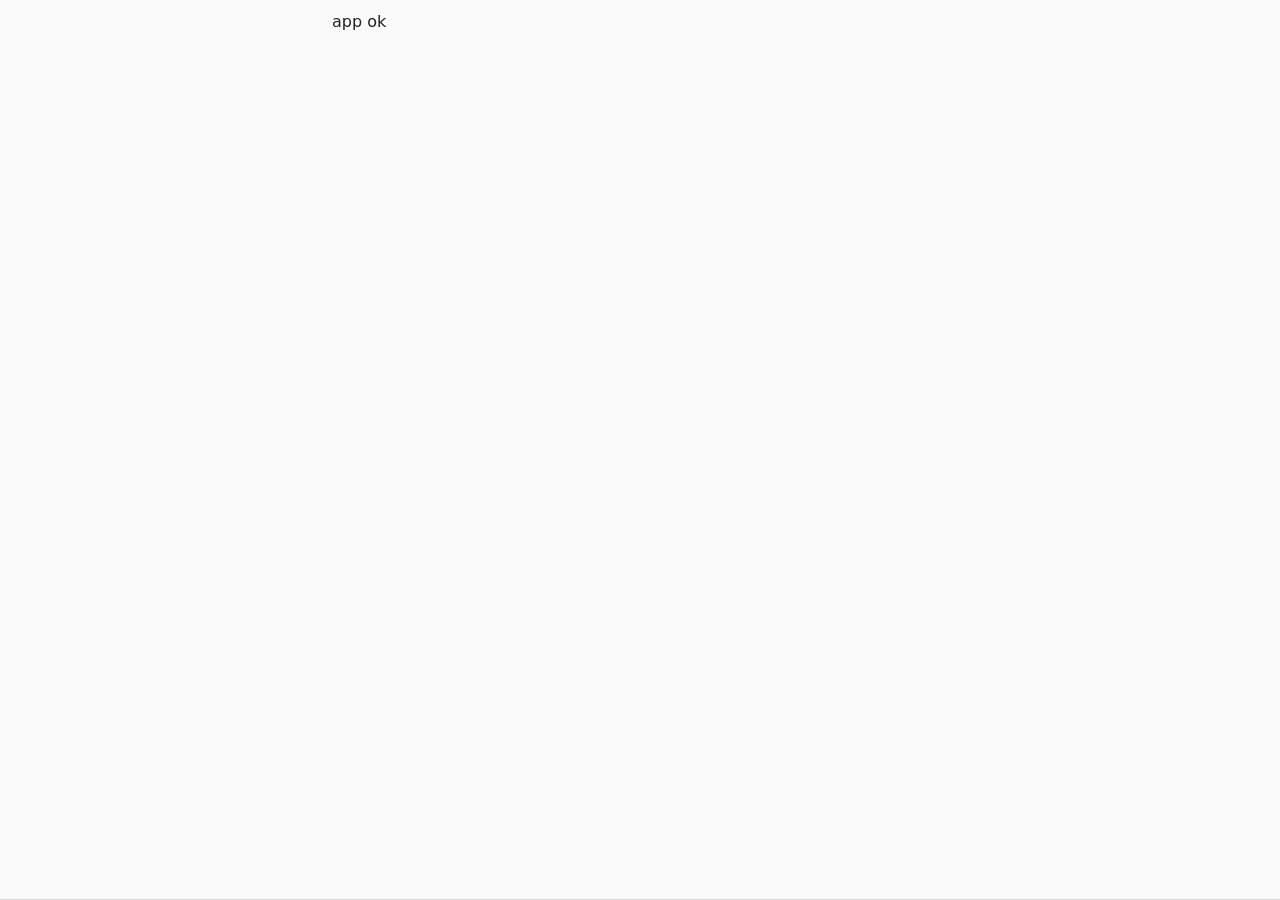
==== index.html @ cd9bd6cc "chore: scaffold boki-app with test runner and spec" ====
<!doctype html><html lang="ja"><head>
<meta charset="utf-8"><meta name="viewport" content="width=device-width,initial-scale=1">
<title>簿記2級 学習</title>
<link rel="stylesheet" href="css/app.css">
</head><body>
<main id="view"><p>読み込み中…</p></main>
<nav id="tabs"></nav>
<div id="toast" hidden></div>
<script type="module" src="js/app.js"></script>
</body></html>
---- css/app.css ----
:root{--bg:#fafafa;--fg:#222;--pri:#1565c0;--ok:#2e7d32;--ng:#c62828;--warn:#ef6c00;--card:#fff;--line:#ddd}
*{box-sizing:border-box}
body{margin:0;font-family:system-ui,sans-serif;background:var(--bg);color:var(--fg);padding-bottom:64px}
main{max-width:640px;margin:0 auto;padding:12px}
button,select,input,textarea{font:inherit;min-height:48px;border-radius:8px;border:1px solid var(--line);padding:8px 12px;background:#fff}
button{cursor:pointer}
button.primary{background:var(--pri);color:#fff;border-color:var(--pri)}
button[disabled]{opacity:.5}
.row{display:flex;gap:8px;flex-wrap:wrap;align-items:center}
.card{background:var(--card);border:1px solid var(--line);border-radius:12px;padding:16px;margin:8px 0}
#tabs{position:fixed;bottom:0;left:0;right:0;display:flex;background:#fff;border-top:1px solid var(--line)}
#tabs a{flex:1;text-align:center;padding:12px 0;text-decoration:none;color:var(--fg);font-size:14px}
#tabs a.active{color:var(--pri);font-weight:bold}
#toast{position:fixed;bottom:72px;left:50%;transform:translateX(-50%);background:#333;color:#fff;padding:10px 16px;border-radius:8px;z-index:10}
.ok{color:var(--ok)}.ng{color:var(--ng)}.muted{color:#777}.small{font-size:12px}
table{border-collapse:collapse;width:100%}td,th{border-bottom:1px solid var(--line);padding:6px;text-align:left;font-size:14px}
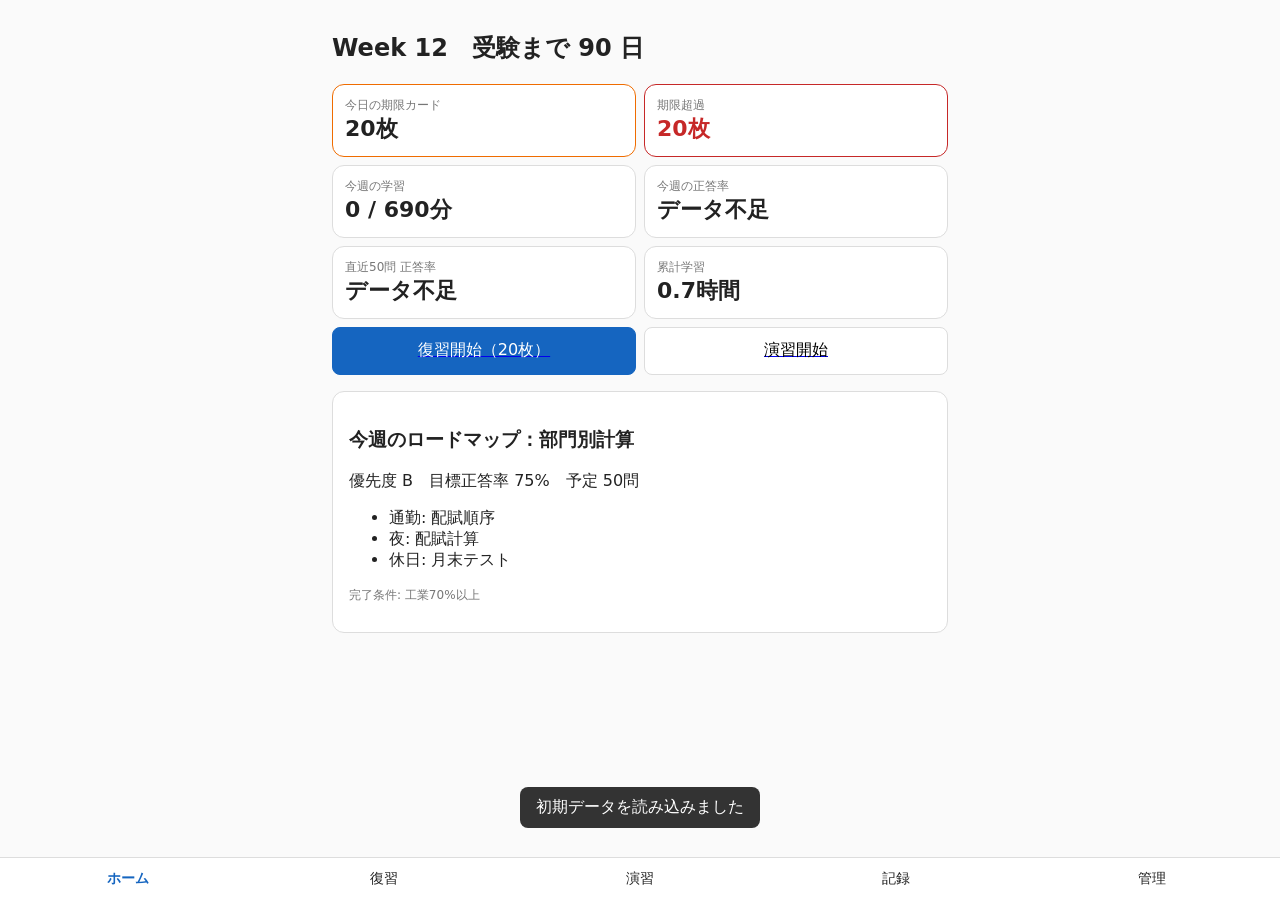
==== commit ef7b8b8a: "feat(pwa): manifest, service worker, icons Co-Authored-By: Claude Opus 5.5 <noreply@anthropic.com>" ====
--- a/index.html
+++ b/index.html
@@ -2,6 +2,8 @@
 <meta charset="utf-8"><meta name="viewport" content="width=device-width,initial-scale=1">
 <title>簿記2級 学習</title>
 <link rel="stylesheet" href="css/app.css">
+<link rel="manifest" href="manifest.json"><meta name="theme-color" content="#1565c0">
+<link rel="apple-touch-icon" href="icon-192.png">
 </head><body>
 <main id="view"><p>読み込み中…</p></main>
 <nav id="tabs"></nav>
--- a/css/app.css
+++ b/css/app.css
@@ -14,3 +14,11 @@
 #toast{position:fixed;bottom:72px;left:50%;transform:translateX(-50%);background:#333;color:#fff;padding:10px 16px;border-radius:8px;z-index:10}
 .ok{color:var(--ok)}.ng{color:var(--ng)}.muted{color:#777}.small{font-size:12px}
 table{border-collapse:collapse;width:100%}td,th{border-bottom:1px solid var(--line);padding:6px;text-align:left;font-size:14px}
+.rating{margin-top:12px}.rating button{flex:1 1 45%}
+.rate.r1{background:#ffebee}.rate.r2{background:#fff3e0}.rate.r3{background:#e8f5e9}.rate.r4{background:#e3f2fd}
+.answer{font-size:18px;font-weight:bold}.block{display:block;width:100%;margin:8px 0}
+.choice{flex:1 1 45%}.choice.selected{background:var(--pri);color:#fff}.jline select{flex:3;min-width:0}.jline input{flex:2;min-width:0}
+.subtabs a{flex:1;text-align:center;padding:10px;border-bottom:2px solid transparent;text-decoration:none;color:var(--fg)}.subtabs a.active{border-color:var(--pri);color:var(--pri)}
+.field{display:block;margin:8px 0;font-size:14px}.field input,.field select,.field textarea{display:block;width:100%;margin-top:4px}
+.card.compact{padding:10px;cursor:pointer}
+.tiles{display:grid;grid-template-columns:1fr 1fr;gap:8px}.tile{background:#fff;border:1px solid var(--line);border-radius:12px;padding:12px}.tile.warn{border-color:var(--warn)}.tile.ng{border-color:var(--ng)}.big{font-size:22px;font-weight:bold}.grow{flex:1}
